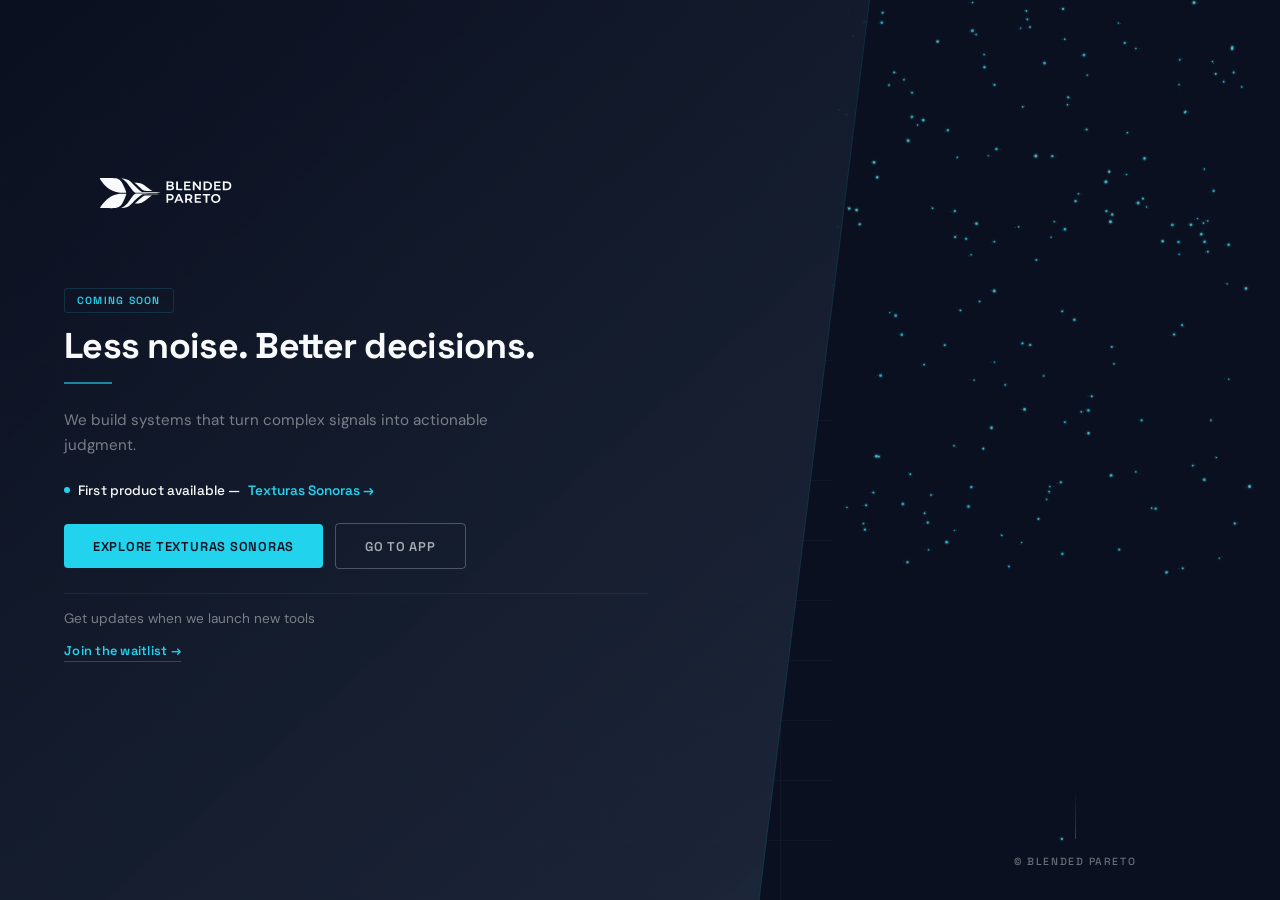
==== landing/en/index.html @ e647c36a "feat: add English version of BP landing with auto language detection" ====
<!DOCTYPE html>
<html lang="en">
  <head>
    <meta charset="utf-8" />
    <meta name="viewport" content="width=device-width, initial-scale=1, shrink-to-fit=no" />
    <meta name="description" content="Blended Pareto — Systems that turn complex signals into actionable judgment." />
    <meta name="author" content="Blended Pareto" />
    <title>Blended Pareto — Less noise. Better decisions.</title>

    <meta property="og:title" content="Blended Pareto — Less noise. Better decisions." />
    <meta property="og:description" content="We build systems that turn complex signals into actionable judgment." />
    <meta property="og:type" content="website" />
    <meta property="og:url" content="https://blendedpareto.com/en/" />

    <link rel="preconnect" href="https://fonts.googleapis.com" />
    <link rel="preconnect" href="https://fonts.gstatic.com" crossorigin />
    <link href="https://fonts.googleapis.com/css2?family=Space+Grotesk:wght@400;500;600;700&family=DM+Sans:wght@400;500;700&display=swap" rel="stylesheet" />
    <link rel="icon" type="image/svg+xml" href="../assets/img/favicon.svg" />
    <link href="../css/styles.css" rel="stylesheet" />
  </head>
  <body>
    <div class="bg-grid"></div>
    <canvas id="atoms" class="bg-canvas"></canvas>

    <div class="masthead">
      <div class="masthead-inner">
        <div class="masthead-content">
          <div class="logo-wrap">
            <img src="../assets/img/logo.svg" alt="Blended Pareto" class="logo" />
          </div>
          <span class="coming-soon-badge">Coming Soon</span>
          <p class="tagline">Less noise. Better decisions.</p>
          <div class="divider"></div>
          <p class="desc">
            We build systems that turn complex signals
            into actionable judgment.
          </p>
          <div class="product-callout">
            <span class="product-dot"></span>
            <span class="product-text">First product available —</span>
            <a href="/texturas-sonoras/en/" class="product-link">Texturas Sonoras →</a>
          </div>
          <div class="cta-group">
            <a href="/texturas-sonoras/en/" class="btn-primary-bp">
              Explore Texturas Sonoras
            </a>
            <a href="https://texturas-sonoras.streamlit.app/" class="btn-secondary-bp" target="_blank" rel="noopener">
              Go to App
            </a>
          </div>
          <div class="waitlist-section">
            <p class="waitlist-text">Get updates when we launch new tools</p>
            <a href="https://tally.so/r/ODPKyR" class="btn-waitlist" target="_blank" rel="noopener">
              Join the waitlist →
            </a>
          </div>
        </div>
      </div>
    </div>

    <div class="side-accent">
      <div class="side-accent-inner">
        <div class="accent-line"></div>
        <p class="accent-text">© Blended Pareto</p>
      </div>
    </div>

    <script>
      (function(){
        if (sessionStorage.getItem('lang_chosen')) return;
        var lang = (navigator.language || navigator.userLanguage || '').toLowerCase();
        var isSpanish = lang.startsWith('es');
        if (isSpanish) {
          sessionStorage.setItem('lang_chosen', '1');
          window.location.replace('/');
        }
        sessionStorage.setItem('lang_chosen', '1');
      })();
    </script>
    <script src="../js/atoms.js"></script>
  </body>
</html>
---- landing/css/styles.css ----
:root {
  --bp-midnight: #0B1020;
  --bp-slate: #1E293B;
  --bp-offwhite: #F8FAFC;
  --bp-cyan: #22D3EE;
  --bp-amber: #F59E0B;
  --bp-muted: rgba(248, 250, 252, 0.45);
  --bp-border: rgba(34, 211, 238, 0.15);
  --font-display: 'Space Grotesk', system-ui, sans-serif;
  --font-body: 'DM Sans', system-ui, sans-serif;
}

*, *::before, *::after {
  margin: 0;
  padding: 0;
  box-sizing: border-box;
}

html, body {
  height: 100%;
  overflow: hidden;
}

body {
  font-family: var(--font-body);
  background-color: var(--bp-midnight);
  color: var(--bp-offwhite);
  -webkit-font-smoothing: antialiased;
  -moz-osx-font-smoothing: grayscale;
}

.bg-grid {
  position: fixed;
  inset: 0;
  z-index: 0;
  opacity: 0.03;
  background-image:
    linear-gradient(rgba(248,250,252,1) 1px, transparent 1px),
    linear-gradient(90deg, rgba(248,250,252,1) 1px, transparent 1px);
  background-size: 60px 60px;
}

.bg-canvas {
  position: fixed;
  top: 0;
  right: 0;
  width: 35vw;
  height: 100%;
  z-index: 1;
}

.masthead {
  position: relative;
  z-index: 2;
  display: flex;
  align-items: center;
  padding-bottom: 12vh;
  height: 100%;
  width: 68vw;
}

.masthead::before {
  content: "";
  position: absolute;
  inset: 0;
  background: linear-gradient(
    135deg,
    rgba(11, 16, 32, 0.97) 0%,
    rgba(30, 41, 59, 0.88) 100%
  );
  transform: skewX(-7deg);
  transform-origin: top right;
  border-right: 1px solid var(--bp-border);
}

.masthead-inner {
  position: relative;
  z-index: 1;
  width: 100%;
  max-width: 680px;
  padding: 0 2rem 0 4rem;
}

.masthead-content {
  animation: fadeInUp 0.8s ease-out both;
}

.logo-wrap {
  margin-bottom: 1rem;
}

.logo {
  height: 140px;
  width: auto;
  display: block;
}

.coming-soon-badge {
  display: inline-block;
  font-family: var(--font-display);
  font-size: 0.65rem;
  font-weight: 600;
  letter-spacing: 0.12em;
  text-transform: uppercase;
  color: var(--bp-cyan);
  border: 1px solid var(--bp-border);
  padding: 0.3rem 0.75rem;
  border-radius: 3px;
  margin-bottom: 0.75rem;
}

.tagline {
  font-family: var(--font-display);
  font-size: clamp(1.6rem, 2.8vw, 2.4rem);
  font-weight: 700;
  letter-spacing: -0.02em;
  line-height: 1.15;
  margin-bottom: 1rem;
  color: var(--bp-offwhite);
  white-space: nowrap;
}

.divider {
  width: 48px;
  height: 2px;
  background: var(--bp-cyan);
  margin-bottom: 1.5rem;
  opacity: 0.6;
}

.desc {
  font-size: 0.95rem;
  line-height: 1.65;
  color: var(--bp-muted);
  max-width: 440px;
  margin-bottom: 1.5rem;
}

.product-callout {
  display: flex;
  align-items: center;
  gap: 0.5rem;
  margin-bottom: 1.5rem;
}

.product-dot {
  width: 6px;
  height: 6px;
  border-radius: 50%;
  background: var(--bp-cyan);
  flex-shrink: 0;
}

.product-text {
  font-family: var(--font-display);
  font-size: 0.85rem;
  font-weight: 500;
  color: var(--bp-offwhite);
  letter-spacing: 0.01em;
}

.product-link {
  font-family: var(--font-display);
  font-size: 0.85rem;
  font-weight: 600;
  color: var(--bp-cyan);
  text-decoration: none;
  transition: color 0.2s ease;
}

.product-link:hover {
  color: var(--bp-amber);
}

.cta-group {
  display: flex;
  gap: 0.75rem;
  flex-wrap: nowrap;
  align-items: center;
}

.waitlist-section {
  margin-top: 1.5rem;
  padding-top: 1rem;
  border-top: 1px solid rgba(248, 250, 252, 0.06);
}

.waitlist-text {
  font-size: 0.85rem;
  color: var(--bp-muted);
  margin-bottom: 0.75rem;
}

.btn-waitlist {
  font-family: var(--font-display);
  font-size: 0.8rem;
  font-weight: 600;
  color: var(--bp-cyan);
  text-decoration: none;
  letter-spacing: 0.02em;
  border-bottom: 1px solid rgba(34, 211, 238, 0.3);
  padding-bottom: 2px;
  transition: color 0.2s ease;
}

.btn-waitlist:hover {
  color: var(--bp-amber);
}

.btn-primary-bp {
  display: inline-block;
  font-family: var(--font-display);
  font-size: 0.8rem;
  font-weight: 600;
  letter-spacing: 0.06em;
  text-transform: uppercase;
  text-decoration: none;
  color: var(--bp-midnight);
  background: var(--bp-cyan);
  padding: 0.85rem 1.8rem;
  border-radius: 4px;
  transition: background 0.25s ease, transform 0.15s ease;
}

.btn-primary-bp:hover {
  background: var(--bp-amber);
  transform: translateY(-1px);
}

.btn-secondary-bp {
  display: inline-flex;
  align-items: center;
  font-family: var(--font-display);
  font-size: 0.8rem;
  font-weight: 600;
  letter-spacing: 0.06em;
  text-transform: uppercase;
  text-decoration: none;
  color: rgba(248, 250, 252, 0.65);
  padding: 0.85rem 1.8rem;
  border: 1px solid rgba(248, 250, 252, 0.25);
  border-radius: 4px;
  transition: border-color 0.25s ease, color 0.25s ease;
}

.btn-secondary-bp:hover {
  border-color: var(--bp-cyan);
  color: var(--bp-offwhite);
}

.side-accent {
  position: fixed;
  top: 0;
  right: 0;
  bottom: 0;
  width: 32vw;
  z-index: 3;
  display: flex;
  align-items: flex-end;
  justify-content: center;
  padding-bottom: 2rem;
  pointer-events: none;
}

.side-accent-inner {
  display: flex;
  flex-direction: column;
  align-items: center;
  gap: 1rem;
  animation: fadeIn 1.2s ease-out 0.4s both;
}

.accent-line {
  width: 1px;
  height: 48px;
  background: linear-gradient(to bottom, transparent, rgba(34, 211, 238, 0.3));
}

.accent-text {
  font-family: var(--font-display);
  font-size: 0.65rem;
  font-weight: 500;
  letter-spacing: 0.15em;
  text-transform: uppercase;
  color: rgba(248, 250, 252, 0.4);
}

@keyframes fadeInUp {
  from { opacity: 0; transform: translateY(24px); }
  to { opacity: 1; transform: translateY(0); }
}

@keyframes fadeIn {
  from { opacity: 0; }
  to { opacity: 1; }
}

@media (max-width: 991px) {
  .masthead {
    width: 100%;
    min-height: 100vh;
    min-height: 100dvh;
  }
  .masthead::before {
    transform: none;
    border-right: none;
  }
  .masthead-inner {
    padding: 3rem 2rem;
    max-width: 100%;
  }
  .bg-canvas {
    width: 100%;
    opacity: 0.3;
  }
  .side-accent {
    display: none;
  }
  .logo { height: 100px; }
  .tagline { font-size: clamp(1.4rem, 5vw, 2rem); }
}

@media (max-width: 480px) {
  .masthead-inner { padding: 2rem 1.25rem; }
  .cta-group { flex-direction: column; }
  .btn-primary-bp,
  .btn-secondary-bp {
    width: 100%;
    text-align: center;
    justify-content: center;
  }
  .product-callout {
    flex-direction: column;
    align-items: flex-start;
    gap: 0.5rem;
  }
}

@media (min-width: 1400px) {
  .masthead { width: 60vw; }
  .side-accent { width: 40vw; }
  .bg-canvas { width: 40vw; }
  .masthead-inner { padding-left: 6rem; max-width: 680px; }
}
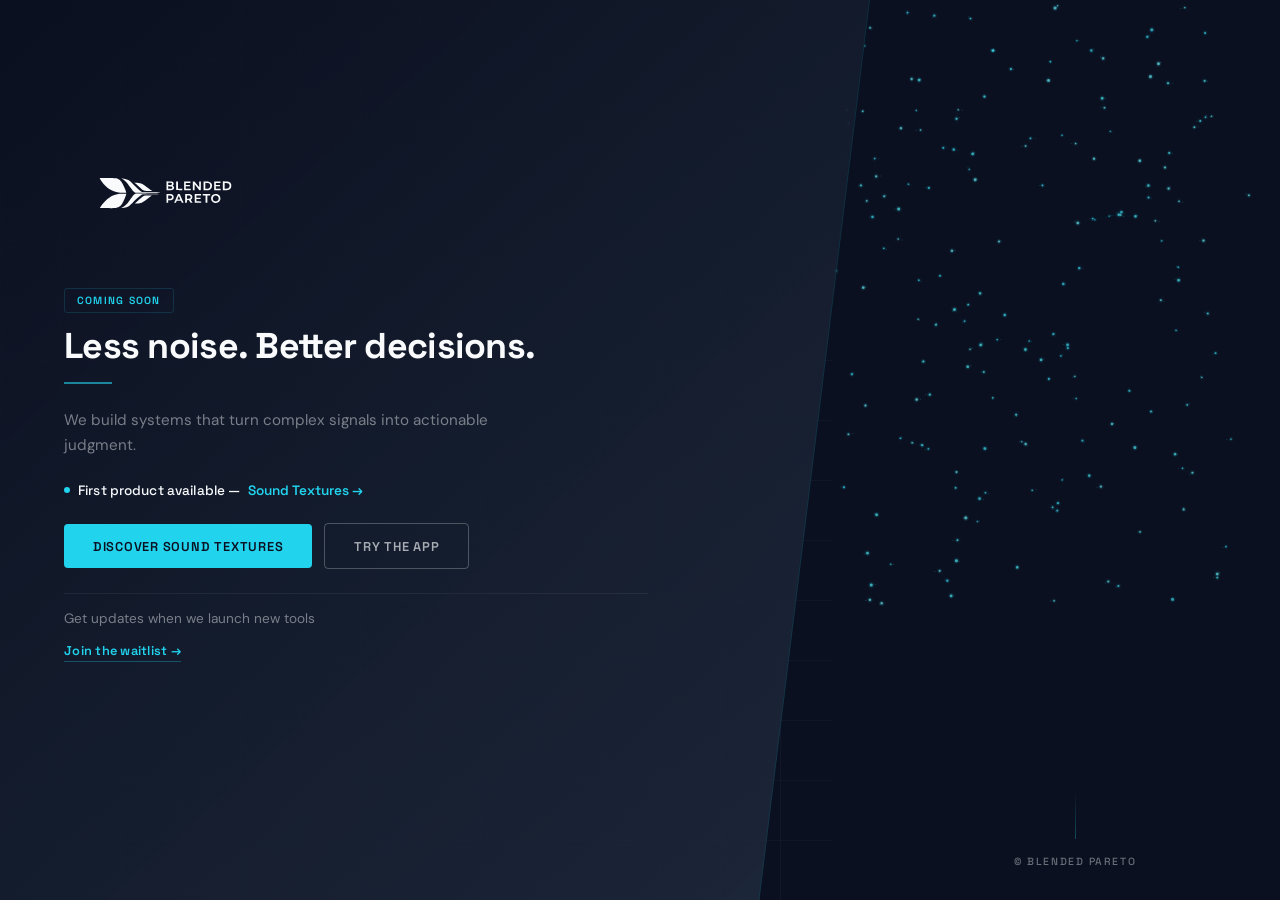
==== commit a6cb01f5: "fix: update English landing copy and hrefs" ====
--- a/landing/en/index.html
+++ b/landing/en/index.html
@@ -38,14 +38,14 @@
           <div class="product-callout">
             <span class="product-dot"></span>
             <span class="product-text">First product available —</span>
-            <a href="/texturas-sonoras/en/" class="product-link">Texturas Sonoras →</a>
+            <a href="/texturas-sonoras/" class="product-link">Sound Textures →</a>
           </div>
           <div class="cta-group">
-            <a href="/texturas-sonoras/en/" class="btn-primary-bp">
-              Explore Texturas Sonoras
+            <a href="/texturas-sonoras/" class="btn-primary-bp">
+              Discover Sound Textures
             </a>
             <a href="https://texturas-sonoras.streamlit.app/" class="btn-secondary-bp" target="_blank" rel="noopener">
-              Go to App
+              Try the App
             </a>
           </div>
           <div class="waitlist-section">
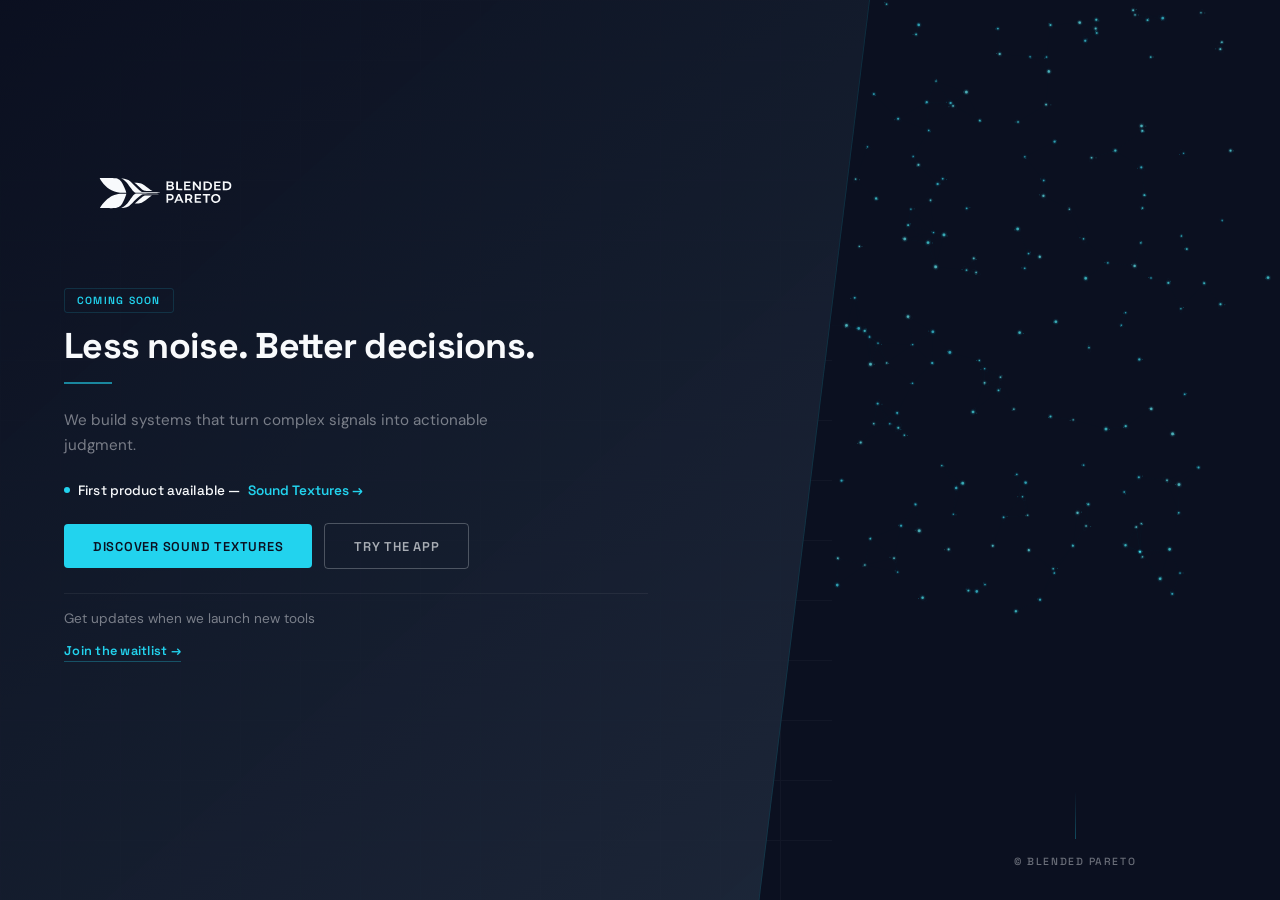
==== commit 3b2229f4: "fix: point English BP landing links to /texturas-sonoras/en/" ====
--- a/landing/en/index.html
+++ b/landing/en/index.html
@@ -38,10 +38,10 @@
           <div class="product-callout">
             <span class="product-dot"></span>
             <span class="product-text">First product available —</span>
-            <a href="/texturas-sonoras/" class="product-link">Sound Textures →</a>
+            <a href="/texturas-sonoras/en/" class="product-link">Sound Textures →</a>
           </div>
           <div class="cta-group">
-            <a href="/texturas-sonoras/" class="btn-primary-bp">
+            <a href="/texturas-sonoras/en/" class="btn-primary-bp">
               Discover Sound Textures
             </a>
             <a href="https://texturas-sonoras.streamlit.app/" class="btn-secondary-bp" target="_blank" rel="noopener">
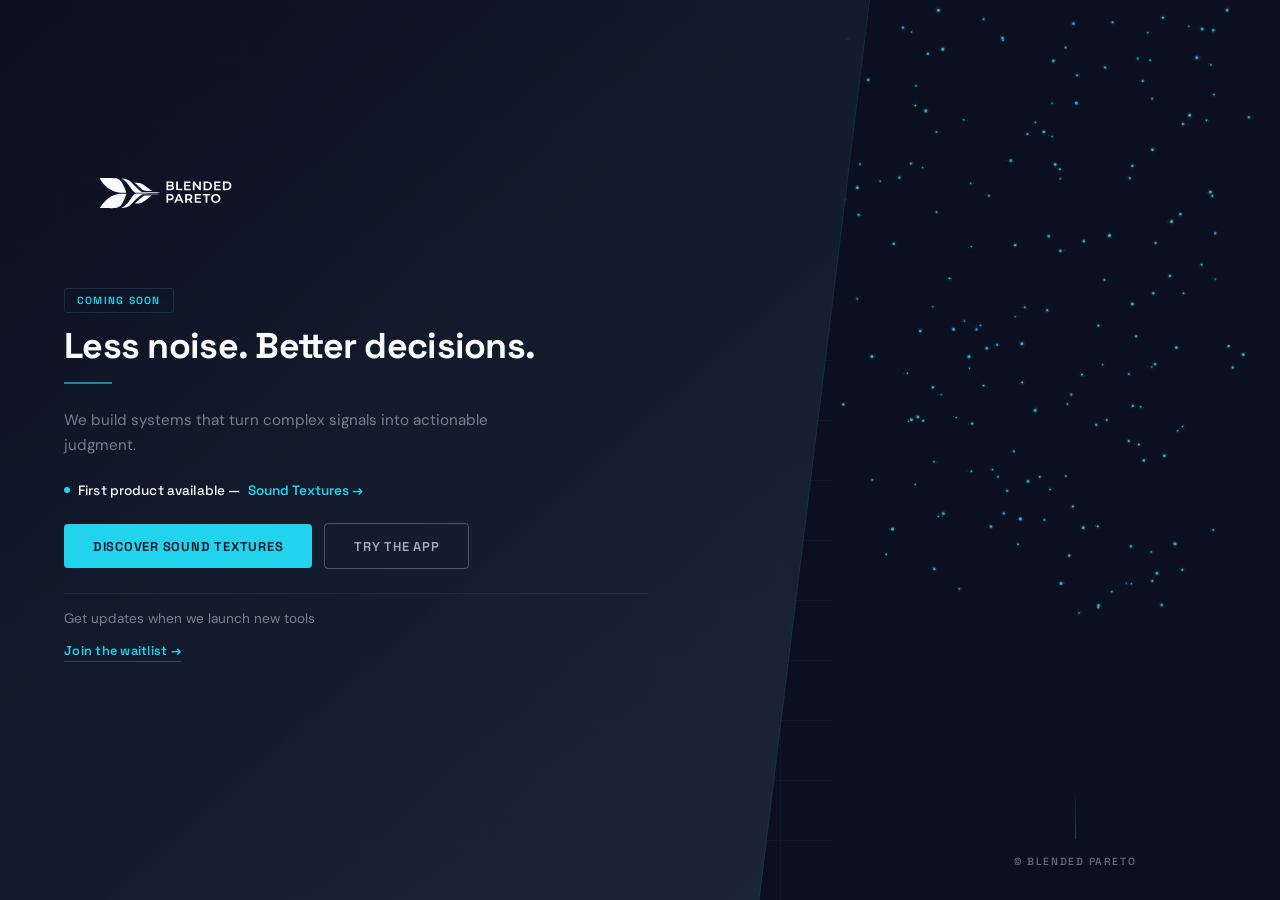
==== commit 5b0cc9aa: "fix: add ?lang=en to Streamlit app links in English landings" ====
--- a/landing/en/index.html
+++ b/landing/en/index.html
@@ -44,7 +44,7 @@
             <a href="/texturas-sonoras/en/" class="btn-primary-bp">
               Discover Sound Textures
             </a>
-            <a href="https://texturas-sonoras.streamlit.app/" class="btn-secondary-bp" target="_blank" rel="noopener">
+            <a href="https://texturas-sonoras.streamlit.app/?lang=en" class="btn-secondary-bp" target="_blank" rel="noopener">
               Try the App
             </a>
           </div>
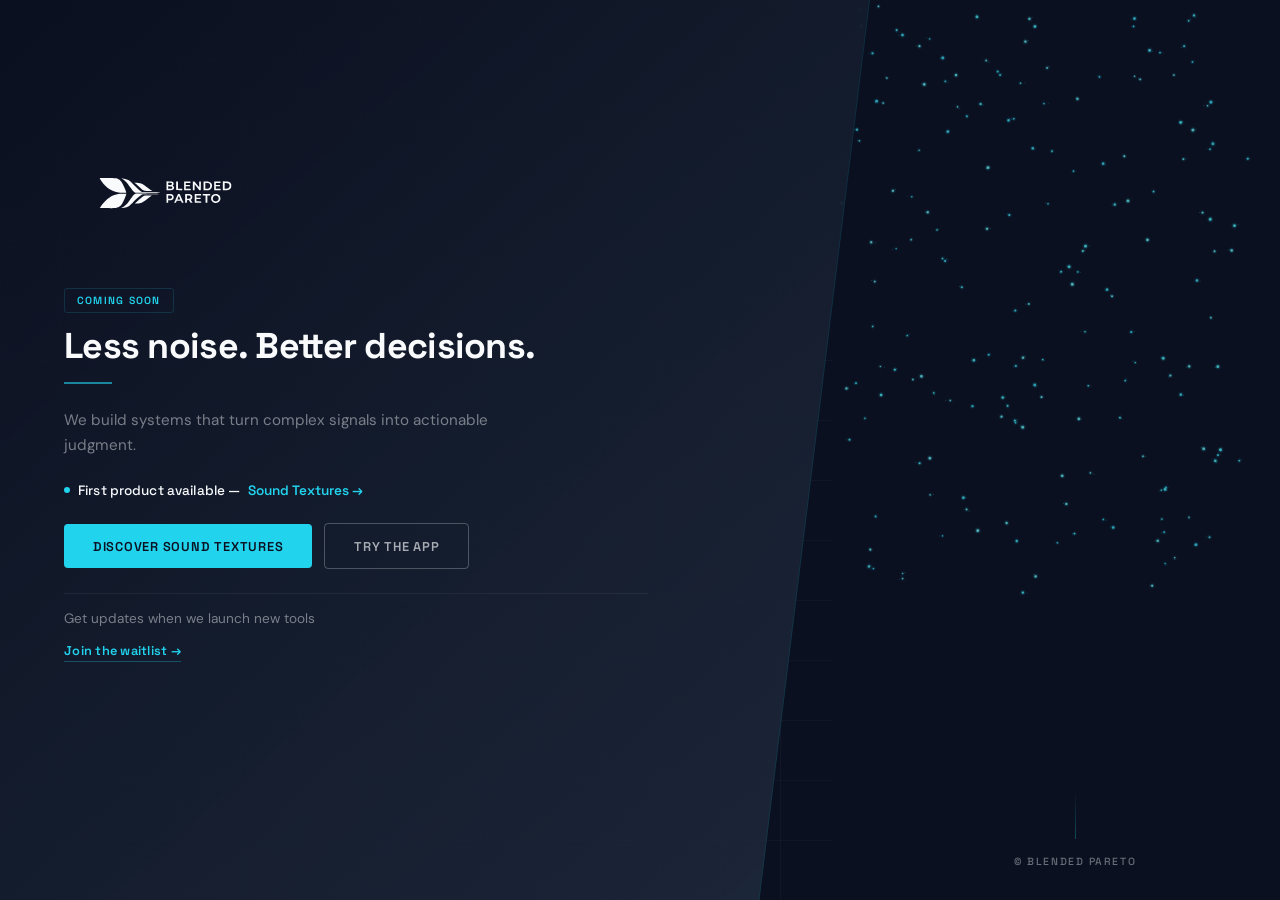
==== commit 664aae6e: "feat: add Google Analytics GA4 to all landings Co-Authored-By: Claude Opus 4.6 <noreply@anthropic.co" ====
--- a/landing/en/index.html
+++ b/landing/en/index.html
@@ -2,6 +2,14 @@
 <html lang="en">
   <head>
     <meta charset="utf-8" />
+    <!-- Google tag (gtag.js) -->
+    <script async src="https://www.googletagmanager.com/gtag/js?id=G-YGXPNLFWM4"></script>
+    <script>
+      window.dataLayer = window.dataLayer || [];
+      function gtag(){dataLayer.push(arguments);}
+      gtag('js', new Date());
+      gtag('config', 'G-YGXPNLFWM4');
+    </script>
     <meta name="viewport" content="width=device-width, initial-scale=1, shrink-to-fit=no" />
     <meta name="description" content="Blended Pareto — Systems that turn complex signals into actionable judgment." />
     <meta name="author" content="Blended Pareto" />
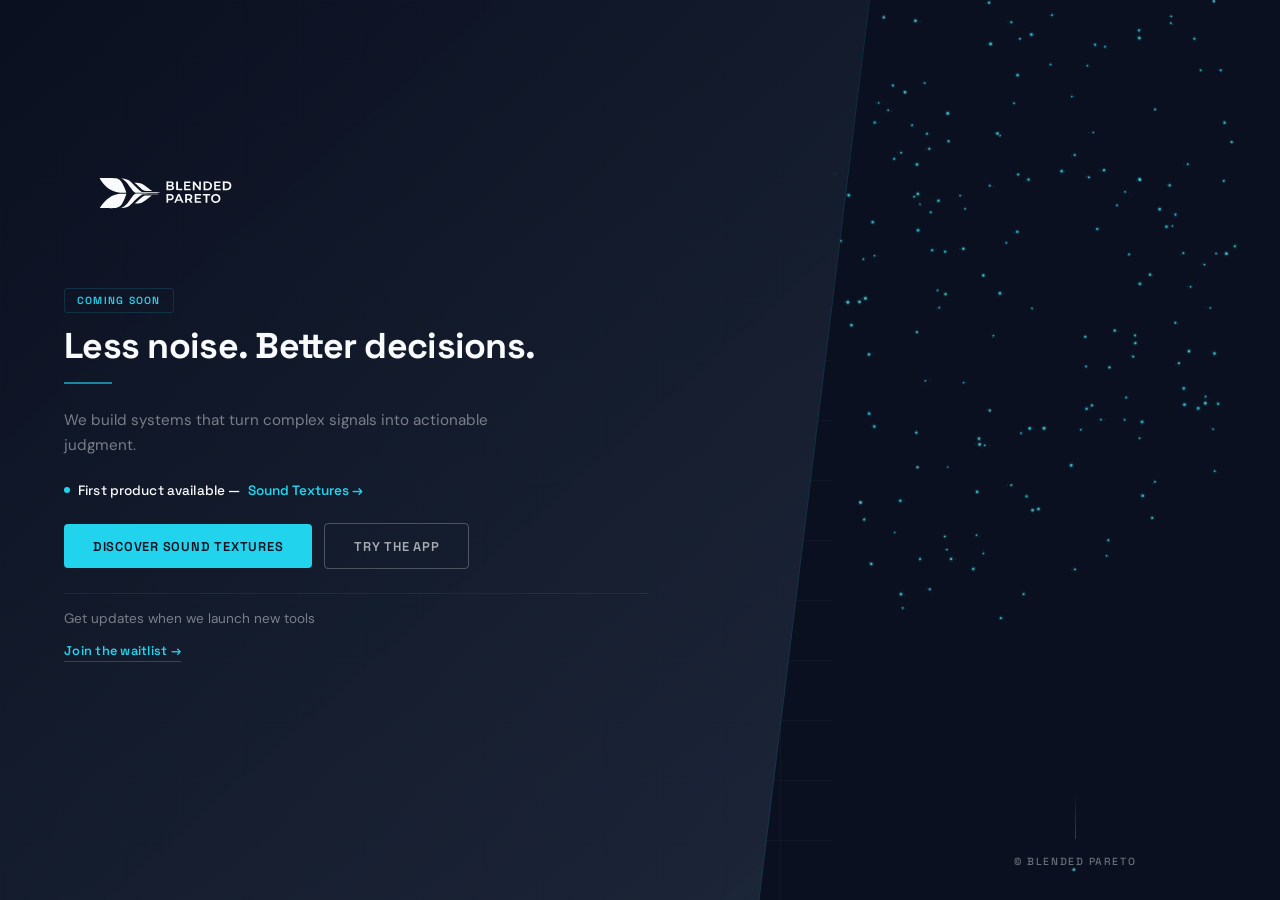
==== commit f86b139d: "fix: use English waitlist form in English landings Co-Authored-By: Claude Opus 4.6 <noreply@anthropi" ====
--- a/landing/en/index.html
+++ b/landing/en/index.html
@@ -58,7 +58,7 @@
           </div>
           <div class="waitlist-section">
             <p class="waitlist-text">Get updates when we launch new tools</p>
-            <a href="https://tally.so/r/ODPKyR" class="btn-waitlist" target="_blank" rel="noopener">
+            <a href="https://tally.so/r/lbR6AV" class="btn-waitlist" target="_blank" rel="noopener">
               Join the waitlist →
             </a>
           </div>
